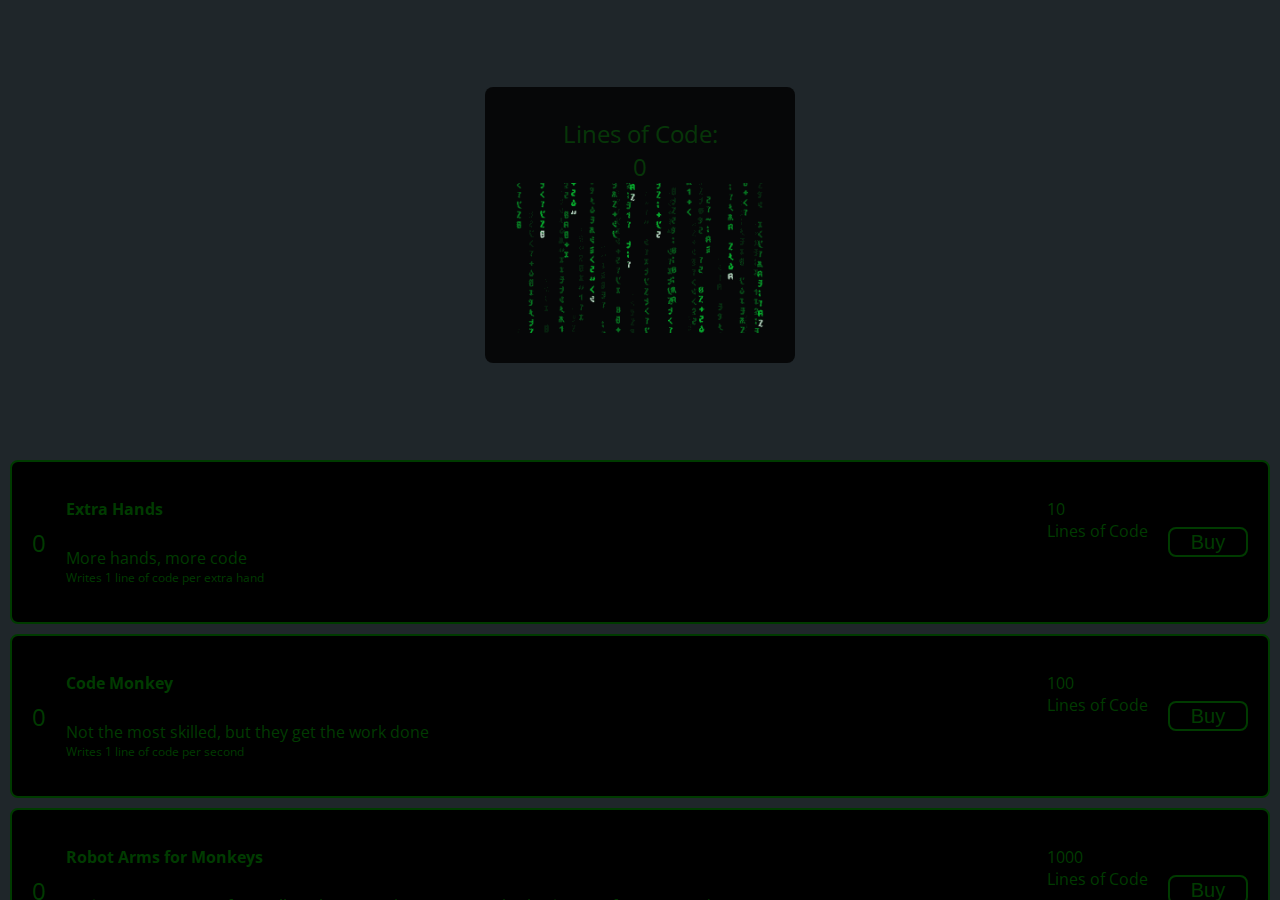
==== codeclicker/index.html @ 8ba77520 "move codeclicker" ====
<html>
  <head>
    <title> Code Clicker </title>
    <link rel="stylesheet" type="text/css" href="css/stylesheet.css" />
	<link href='https://fonts.googleapis.com/css?family=Open+Sans' rel='stylesheet' type='text/css' />
  </head>
  <body>
    <div class="clicker">
      <div class="clicker__button-area">
        <div>Lines of Code: <div id="clicker_label">0</div></div>
        <button id="clicker_button" class="clicker__button"> </button>
      </div>
    </div>
    <div class="buyables">
      <div class="buyable">
        <div id="hand_amount" class="buyable__amount"> 0 </div>
        <div class="buyable__text">
          <div class="buyable__title">
            <span class="buyable__title-text"> Extra Hands </span>
            <span class="buyable__title-price"> <div id="hand_cost">0</div> Lines of Code </span>
          </div>
          <div class="buyable__description"> More hands, more code </div>
          <div class="buyable__effect"> Writes 1 line of code per extra hand </div>
        </div>
        <button id="hand_button" class="buyable__button"> Buy </button>
      </div>

      <div id="monkeys" class="buyable">
        <div id="monkey_amount"  class="buyable__amount"> 0 </div>
        <div class="buyable__text">
          <div class="buyable__title">
            <span class="buyable__title-text"> Code Monkey </span>
            <span class="buyable__title-price"> <div id="monkey_cost">0</div> Lines of Code </span>
          </div>
          <div class="buyable__description"> Not the most skilled, but they get the work done </div>
          <div class="buyable__effect"> Writes 1 line of code per second </div>
        </div>
        <button id="monkey_button" class="buyable__button"> Buy </button>
      </div>

      <div id="monkeyRobotArms" class="buyable">
        <div id="monkey_hand_amount"  class="buyable__amount"> 0 </div>
        <div class="buyable__text">
          <div class="buyable__title">
            <span class="buyable__title-text"> Robot Arms for Monkeys </span>
            <span class="buyable__title-price"> <div id="monkey_hand_cost">0</div> Lines of Code </span>
          </div>
          <div class="buyable__description"> Brain Computer Interfaces allow these monkeys to control robotic arms for more code. </div>
          <div class="buyable__effect"> Writes 1 extra line of code per monkey </div>
        </div>
        <button id="monkey_hand_button" class="buyable__button"> Buy </button>
      </div>

    </div>
  </body>
  <script src="js/script.js"></script>
</html>
---- codeclicker/css/stylesheet.css ----
html {
  height: 100%;
}

body {
  margin: 0;
  height: 100%;
  font-family: "Open Sans";
  color: #003b00;
}

.clicker {

  align-items: center;
  justify-content: center;
  background: #1f262a;
  height: 50%;
}

.buyables {

  overflow: auto;
  background-color: #1f262a;
  height: 50%;
  list-style: none;
}

.buyable {
  display: flex;

  padding: 30px 20px;
  margin: 10px;
  border: 2px solid #003b00;
  border-radius: 8px;
  background-color: #000000;
  //width: 600px;
  height: 100px;
  align-items: center;
  justify-content: center;
}

.buyable__amount {
  align-self: center;
  font-size: 24px;
}

.buyable__button {
  align-self: center;
  background: none;
  border: 2px solid #003b00;
  border-radius: 8px;
  color: #003b00;
  font-size: 20px;
  height: 30px;
  width: 80px;
}

.buyable__effect {
  font-size: 12px;
}

.buyable__text {
  flex-grow: 1;
  margin: 0 20px;
}

.buyable__text.grayed
{
	background-color:#666;
	color:#f00;
}

.buyable__title {
  display: flex;
  justify-content: space-between;
  margin-bottom: 5px;
}

.buyable__title-text {
  font-weight: bold;
}

.clicker {
  display: flex;
  align-items: center;
  justify-content: center;
}

.clicker__button-area {
  font-size: 24px;
  text-align: center;

  background: #000000;
  border-radius: 8px;
  opacity: .8;
  padding: 30px;
}

.clicker__button {
  background-image: url("../images/matrixCode.gif");
  background-size: cover;
  height: 150px;
  width: 250px;

  background-color: #000000;
  border: none;
  outline: none;
}
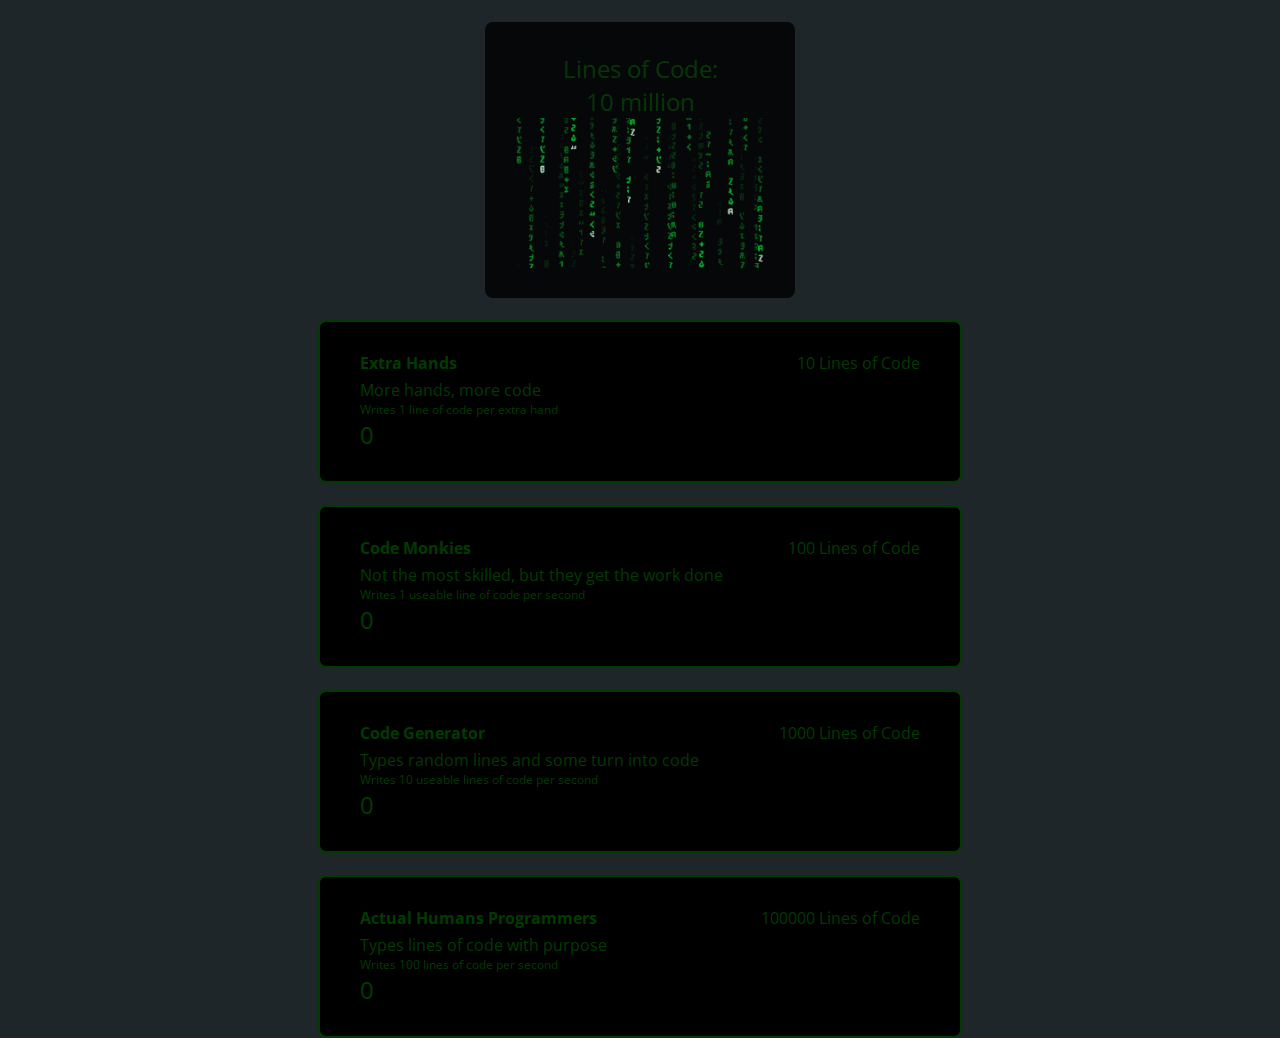
==== commit 348582cb: "Added code generator, actual human programmers, css updates, move files to codeclicker folder, and m" ====
--- a/codeclicker/index.html
+++ b/codeclicker/index.html
@@ -5,50 +5,71 @@
 	<link href='https://fonts.googleapis.com/css?family=Open+Sans' rel='stylesheet' type='text/css' />
   </head>
   <body>
+    <div id="news" class="news"><br></div>
     <div class="clicker">
       <div class="clicker__button-area">
         <div>Lines of Code: <div id="clicker_label">0</div></div>
         <button id="clicker_button" class="clicker__button"> </button>
       </div>
     </div>
+    <div><br></div>
     <div class="buyables">
-      <div class="buyable">
-        <div id="hand_amount" class="buyable__amount"> 0 </div>
+      <div id="clickMult" class="buyable clickMult">
+        <!-- Todo add picture -->
         <div class="buyable__text">
           <div class="buyable__title">
             <span class="buyable__title-text"> Extra Hands </span>
-            <span class="buyable__title-price"> <div id="hand_cost">0</div> Lines of Code </span>
+            <span class="buyable__title-price"> <span id="buyClickMult_cost">0</span> Lines of Code </span>
           </div>
           <div class="buyable__description"> More hands, more code </div>
           <div class="buyable__effect"> Writes 1 line of code per extra hand </div>
+          <div id="buyClickMult_amount" class="buyable__amount"> 0 </div>
         </div>
-        <button id="hand_button" class="buyable__button"> Buy </button>
       </div>
 
-      <div id="monkeys" class="buyable">
-        <div id="monkey_amount"  class="buyable__amount"> 0 </div>
+      <div><br></div>
+
+      <div id="autoClick" class="buyable autoClick">
+        <!-- Todo add picture -->
         <div class="buyable__text">
           <div class="buyable__title">
-            <span class="buyable__title-text"> Code Monkey </span>
-            <span class="buyable__title-price"> <div id="monkey_cost">0</div> Lines of Code </span>
+            <span class="buyable__title-text"> Code Monkies </span>
+            <span class="buyable__title-price"> <span id="buyAutoClick_cost">0</span> Lines of Code </span>
           </div>
           <div class="buyable__description"> Not the most skilled, but they get the work done </div>
-          <div class="buyable__effect"> Writes 1 line of code per second </div>
+          <div class="buyable__effect"> Writes 1 useable line of code per second </div>
+          <div id="buyAutoClick_amount"  class="buyable__amount"> 0 </div>
         </div>
-        <button id="monkey_button" class="buyable__button"> Buy </button>
       </div>
 
-      <div id="monkeyRobotArms" class="buyable">
-        <div id="monkey_hand_amount"  class="buyable__amount"> 0 </div>
+      <div><br></div>
+
+      <div id="autoClick2" class="buyable autoClick2">
+        <!-- Todo add picture -->
         <div class="buyable__text">
           <div class="buyable__title">
-            <span class="buyable__title-text"> Robot Arms for Monkeys </span>
-            <span class="buyable__title-price"> <div id="monkey_hand_cost">0</div> Lines of Code </span>
+            <span class="buyable__title-text"> Code Generator </span>
+            <span class="buyable__title-price"> <span id="buyAutoClick2_cost">0</span> Lines of Code </span>
           </div>
-          <div class="buyable__description"> Brain Computer Interfaces allow these monkeys to control robotic arms for more code. </div>
-          <div class="buyable__effect"> Writes 1 extra line of code per monkey </div>
+          <div class="buyable__description"> Types random lines and some turn into code </div>
+          <div class="buyable__effect"> Writes 10 useable lines of code per second </div>
+          <div id="buyAutoClick2_amount"  class="buyable__amount"> 0 </div>
         </div>
-        <button id="monkey_hand_button" class="buyable__button"> Buy </button>
+      </div>
+
+      <div><br></div>
+
+      <div id="autoClick3" class="buyable autoClick3">
+        <!-- Todo add picture -->
+        <div class="buyable__text">
+          <div class="buyable__title">
+            <span class="buyable__title-text"> Actual Humans Programmers </span>
+            <span class="buyable__title-price"> <span id="buyAutoClick3_cost">0</span> Lines of Code </span>
+          </div>
+          <div class="buyable__description"> Types lines of code with purpose </div>
+          <div class="buyable__effect"> Writes 100 lines of code per second </div>
+          <div id="buyAutoClick3_amount"  class="buyable__amount"> 0 </div>
+        </div>
       </div>
 
     </div>
--- a/codeclicker/css/stylesheet.css
+++ b/codeclicker/css/stylesheet.css
@@ -7,36 +7,53 @@
   height: 100%;
   font-family: "Open Sans";
   color: #003b00;
+  background: #1f262a;
+
 }
 
 .clicker {
-
   align-items: center;
   justify-content: center;
   background: #1f262a;
-  height: 50%;
+
+  -webkit-touch-callout: none;
+  -webkit-user-select: none;
+  -khtml-user-select: none;
+  -moz-user-select: none;
+  -ms-user-select: none;
+  user-select: none;
 }
 
 .buyables {
-
   overflow: auto;
   background-color: #1f262a;
-  height: 50%;
+  /* height: 50%; */
   list-style: none;
+  margin: auto;
+  align-items: center;
+  justify-content: center;
+  align-self: center;
+
+  -webkit-touch-callout: none;
+  -webkit-user-select: none;
+  -khtml-user-select: none;
+  -moz-user-select: none;
+  -ms-user-select: none;
+  user-select: none;
 }
 
 .buyable {
   display: flex;
-
   padding: 30px 20px;
   margin: 10px;
   border: 2px solid #003b00;
   border-radius: 8px;
   background-color: #000000;
-  //width: 600px;
-  height: 100px;
+  width: 600px;
   align-items: center;
   justify-content: center;
+  align-self: center;
+  margin: auto;
 }
 
 .buyable__amount {
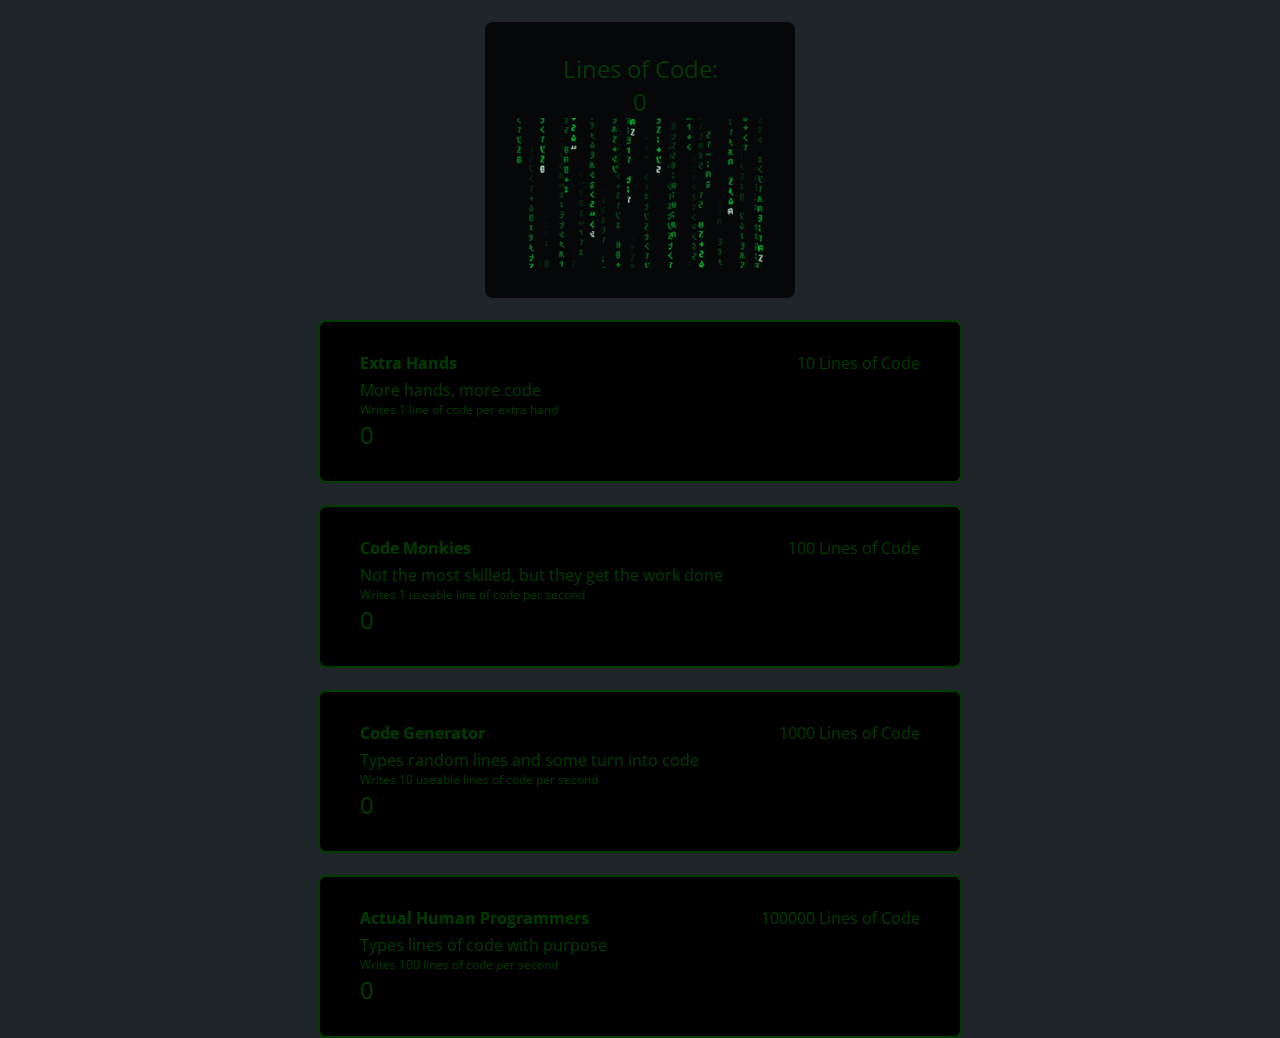
==== commit 5a60ee82: "Update Main page with list of things to do" ====
--- a/codeclicker/index.html
+++ b/codeclicker/index.html
@@ -63,7 +63,7 @@
         <!-- Todo add picture -->
         <div class="buyable__text">
           <div class="buyable__title">
-            <span class="buyable__title-text"> Actual Humans Programmers </span>
+            <span class="buyable__title-text"> Actual Human Programmers </span>
             <span class="buyable__title-price"> <span id="buyAutoClick3_cost">0</span> Lines of Code </span>
           </div>
           <div class="buyable__description"> Types lines of code with purpose </div>
